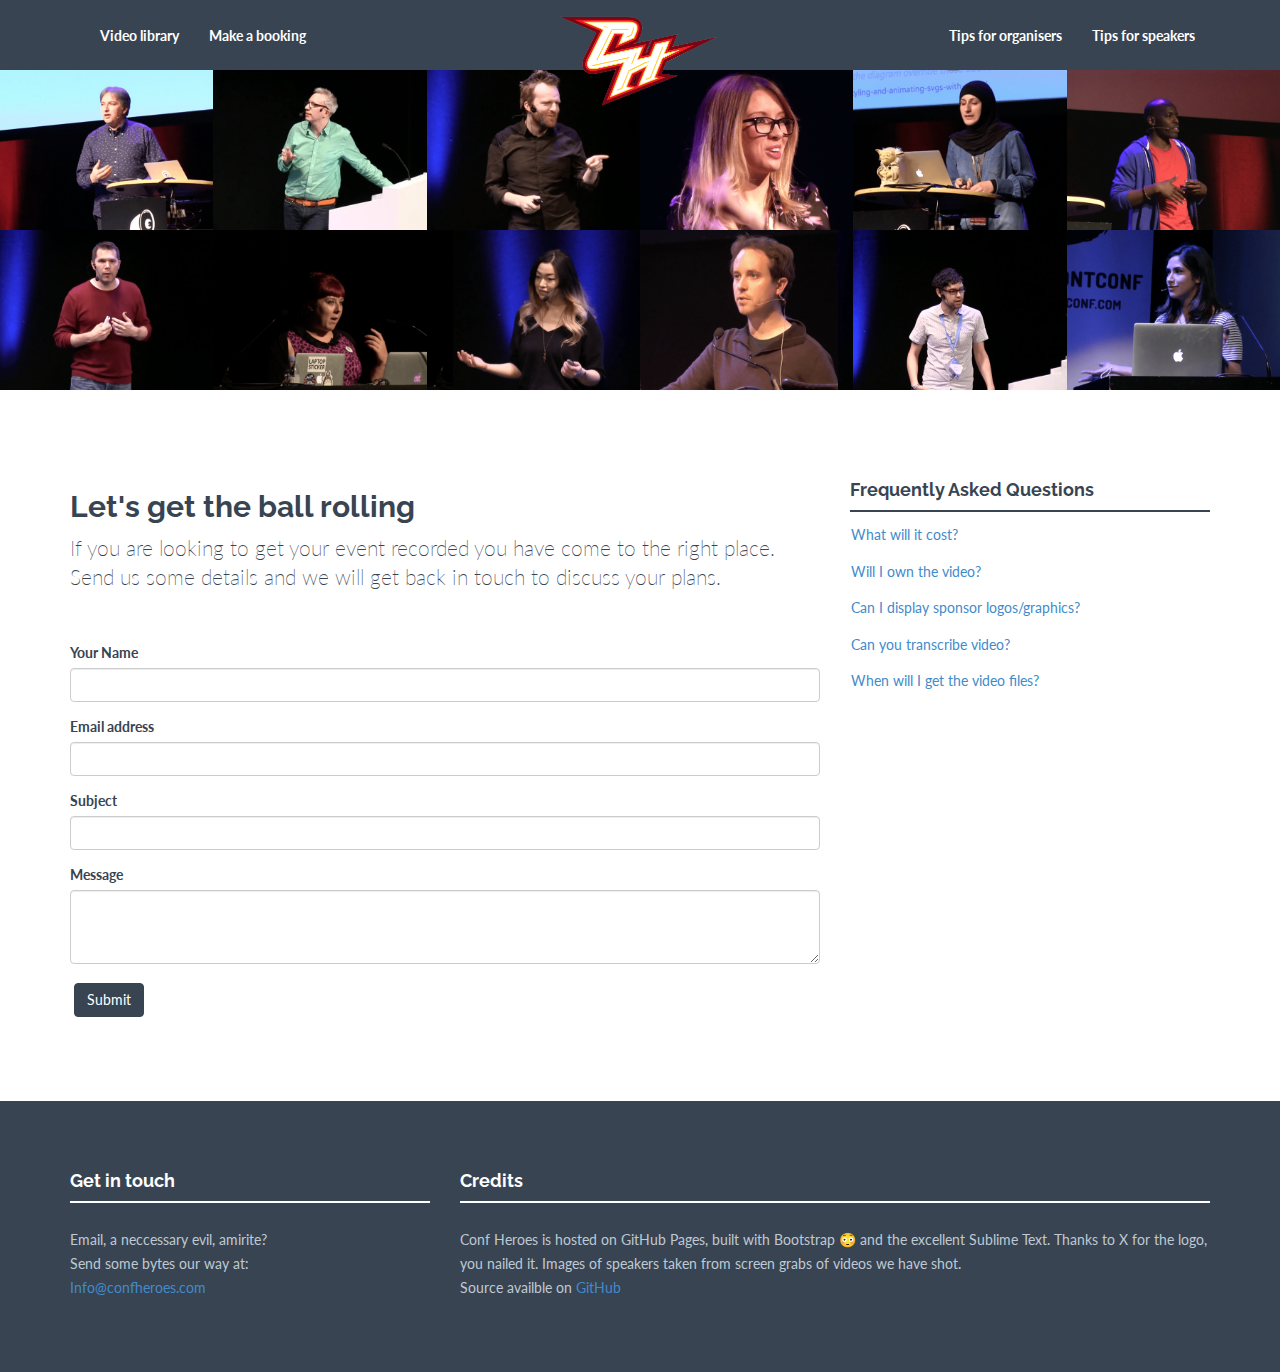
==== contact.html @ cd36e127 "housekeeping" ====
<!DOCTYPE html>
<html lang="en">
  <head>
    <meta charset="utf-8">
    <meta http-equiv="X-UA-Compatible" content="IE=edge">
    <meta name="viewport" content="width=device-width, initial-scale=1">
    <meta name="description" content="Recording and capturing tech and web events around Europe. Film and edit with the latest equipment for beatiful results.">
    <meta name="author" content="Conf Heroes">
    <link rel="shortcut icon" href="assets/ico/favicon.ico">

    <title>Conf Heroes - recording your events</title>

    <!-- Bootstrap core CSS -->
    <link href="assets/css/bootstrap.css" rel="stylesheet">

    <!-- Custom styles for this template -->
    <link href="assets/css/style.css" rel="stylesheet">
    <link href="assets/css/font-awesome.min.css" rel="stylesheet">


    <!-- HTML5 shim and Respond.js IE8 support of HTML5 elements and media queries -->
    <!--[if lt IE 9]>
      <script src="https://oss.maxcdn.com/libs/html5shiv/3.7.0/html5shiv.js"></script>
      <script src="https://oss.maxcdn.com/libs/respond.js/1.4.2/respond.min.js"></script>
    <![endif]-->
    
    
   



  </head>

  <body>

<!-- *****************************************************************************************************************
     NAV
     ***************************************************************************************************************** -->
<nav class="navbar navbar-default">
  <div class="container">
    <div class="navbar-header">
        <button type="button" class="navbar-toggle collapsed" data-toggle="collapse" data-target="#navbar" aria-expanded="false" aria-controls="navbar">
        <span class="sr-only">Toggle navigation</span>
        <span class="icon-bar"></span>
        <span class="icon-bar"></span>
        <span class="icon-bar"></span>
        </button>
        <a class="navbar-brand" href="index.html">
        <img alt="Conf Heroes" src="assets/img/logo3.png" width="160px">
        </a>
    </div>
   
    <div id="navbar" class="navbar-collapse collapse">
        <ul class="nav navbar-nav navbar-left">
        <li><a href="videos.html">Video library</a></li>
        <li><a href="contact.html">Make a booking</a></li>
        </ul>
        <ul class="nav navbar-nav navbar-right">
      <li><a href="organisers.html">Tips for organisers</a></li>
      <li><a href="speakers.html">Tips for speakers</a></li>
        </ul>
    </div>
  </div>
</nav>




<!-- *****************************************************************************************************************
     COLLAGE OF SPEAKERS
     ***************************************************************************************************************** -->
<div class="row video-collage nomarg">

    <div class="col-lg-2 col-md-4 col-sm-6 col-xs-6 nopad">
        <div class="portfolio-item graphic-design">
            <div class="tpl6">
            <img src="assets/img/covers/2.png">
            </div>
         </div>
    </div>


    <div class="col-lg-2 col-md-4 col-sm-6 col-xs-6 nopad">
        <div class="portfolio-item graphic-design">
            <div class="tpl6">
            <img src="assets/img/covers/1.png">
            </div>
        </div>
    </div>


    <div class="col-lg-2 col-md-4 col-sm-6 col-xs-6 nopad">
        <div class="portfolio-item graphic-design">
            <div class="tpl6">
            <img src="assets/img/covers/3.png">
            </div>
        </div>
    </div>

    <div class="col-lg-2 col-md-4 col-sm-6 col-xs-6 nopad">
        <div class="portfolio-item graphic-design">
            <div class="tpl6">
            <img src="assets/img/covers/4.png">
            </div>
        </div>
    </div>

    <div class="col-lg-2 col-md-4 col-sm-6 col-xs-6 hidden-sm hidden-xs nopad">
        <div class="portfolio-item graphic-design">
            <div class="tpl6">
            <img src="assets/img/covers/5.png">
            </div>
        </div>
    </div>

    <div class="col-lg-2 col-md-4 col-sm-6 col-xs-6 hidden-sm hidden-xs nopad">
        <div class="portfolio-item graphic-design">
            <div class="tpl6">
            <img src="assets/img/covers/6.png">        
            </div>
        </div>
    </div>


    <div class="col-lg-2 col-md-4 col-sm-6 col-xs-6 hidden-md hidden-sm hidden-xs nopad">
        <div class="portfolio-item graphic-design">
            <div class="tpl6">
            <img src="assets/img/covers/7.png">
            </div>
        </div>
    </div>

    <div class="col-lg-2 col-md-4 col-sm-6 col-xs-6 hidden-md hidden-sm hidden-xs nopad">
        <div class="portfolio-item graphic-design">
            <div class="tpl6">
            <img src="assets/img/covers/8.png">
            </div>
        </div>
    </div>

    <div class="col-lg-2 col-md-4 col-sm-6 col-xs-6 hidden-md hidden-sm hidden-xs nopad">
        <div class="portfolio-item graphic-design">
            <div class="tpl6">
            <img src="assets/img/covers/9.png">
            </div>
        </div>
    </div>

    <div class="col-lg-2 col-md-4 col-sm-6 col-xs-6 hidden-md hidden-sm hidden-xs nopad">
        <div class="portfolio-item graphic-design">
            <div class="tpl6">
            <img src="assets/img/covers/10.png">
            </div>
        </div>
    </div>

    <div class="col-lg-2 col-md-4 col-sm-6 col-xs-6 hidden-md hidden-sm hidden-xs nopad">
        <div class="portfolio-item graphic-design">
            <div class="tpl6">
            <img src="assets/img/covers/11.png">
            </div>
        </div>
    </div>

    <div class="col-lg-2 col-md-4 col-sm-6 col-xs-6 hidden-md hidden-sm hidden-xs nopad">
        <div class="portfolio-item graphic-design">
            <div class="tpl6">
            <img src="assets/img/covers/12.png">
            </div>
        </div>
    </div>

</div><!--end row -->



<!-- *****************************************************************************************************************
     CONTACT INTRO & FORM
     ***************************************************************************************************************** -->	

<div class="container mtb">
	<div class="row">

	 	<div class="col-lg-8">
	 	<h2 class="section-heading">Let's get the ball rolling</h4>
            <p class="lead contact-intro">If you are looking to get your event recorded you have come to the right place. Send us some details and we will get back in touch to discuss your plans.</p>
	
		 	<form method="POST" action="https://formspree.io/craiglockwood@me.com">
				<div class="form-group">
					<label for="InputName1">Your Name</label>
					<input type="email" name="name" class="form-control" id="exampleInputEmail1">
				</div>
				
                <div class="form-group">
					<label for="InputEmail1">Email address</label>
					<input type="email" name="email" class="form-control" id="exampleInputEmail1">
				</div>
				
                <div class="form-group">
					<label for="InputSubject1">Subject</label>
					<input type="email" name="subject" class="form-control" id="exampleInputEmail1">
				</div>
				
                <div class="form-group">
					<label for="message1">Message</label>
					<textarea class="form-control" name="message" id="message1" rows="3"></textarea>
				</div>
					  <button type="submit" class="btn btn-theme">Submit</button>
			</form>
		</div>
	 		
	 	<div class="col-lg-4">
	 	<h4>Frequently Asked Questions</h4>
	 		<div class="hline">        
            </div>

	 		<p><a class="btn nopad" data-toggle="collapse" data-target="#cost">What will it cost?</a></p>
            <p class="collapse" id="cost">Costs can vary depending on all sorts of variables. As an example, a single track event shot on multiple cameras and edited into individual files would cost around £1000.</p>

            <p><a class="btn nopad" data-toggle="collapse" data-target="#ownership">Will I own the video?</a></p>
            <p class="collapse" id="ownership">Of course, Conf Heroes hold no copyright over the video we produce, it does however make sense for the organiser to discuss copyright with speakers. </p>

            <p><a class="btn nopad" data-toggle="collapse" data-target="#sponsors">Can I display sponsor logos/graphics?</a></p>
            <p class="collapse" id="sponsors">Not a problem. We recognise that most events are funded via sponsorship so we can work with you to make sure your sponsors get the exposure they deserve.</p>

            <p><a class="btn nopad" data-toggle="collapse" data-target="#transcribe">Can you transcribe video?</a></p>
            <p class="collapse" id="transcribe">We can certainly help you here. We don't transcribe ourselves but we have partnerships with other agencies and can arrange for your videos to be transcribed and even translated.</p>

            <p><a class="btn nopad" data-toggle="collapse" data-target="#timescale">When will I get the video files?</a></p>
            <p class="collapse" id="timescale">Once the shoot is over, we edit the video and will have the completed files to you within seven working days. If you need the video quicker than this, we can arrange to prioritise your files for a small fee. We do need to sleep!</p>
        </div>




	</div>
</div>


<!-- *****************************************************************************************************************
     FOOTER
     ***************************************************************************************************************** -->
<div id="footerwrap">
    <div class="container">
        <div class="row">
            <div class="col-lg-4">
            <h4>Get in touch</h4>
            <div class="hline-w"></div>
            <p>Email, a neccessary evil, amirite?<br>Send some bytes our way at: <br>
            <a href="mailto:info@confheroes.com">Info@confheroes.com</a></p>
        </div>

         <div class="col-lg-8">
            <h4>Credits</h4>
                <div class="hline-w"></div>
                <p>Conf Heroes is hosted on GitHub Pages, built with Bootstrap 😳 and the excellent Sublime Text. Thanks to X for the logo, you nailed it. Images of speakers taken from screen grabs of videos we have shot. <br>Source availble on <a href="https://github.com/craiglockwood/confheroes">GitHub</a></p>
                </div>
           </div>
    </div>
</div>
	 
    <!-- Bootstrap core JavaScript
    ================================================== -->
    <!-- Placed at the end of the document so the pages load faster -->
    <script src="https://ajax.googleapis.com/ajax/libs/jquery/1.11.0/jquery.min.js"></script>
    <script src="assets/js/bootstrap.min.js"></script>



  </body>
</html>
---- assets/css/style.css ----
/*	################################################################

	Author: Carlos Alvarez
	URL: http://alvarez.is

	Project Name: SOLID - Bootstrap 3 Theme
	Version: 1.0
	URL: http://alvarez.is
	
################################################################# */ 
@import url(http://fonts.googleapis.com/css?family=Raleway:400,700,900);
@import url(http://fonts.googleapis.com/css?family=Lato:400,900);
@import url("prettyPhoto.css") screen;
@import url("hoverex-all.css") screen;

/*	################################################################
	1. GENERAL STRUCTURES
################################################################# */
	* { 
		margin: 0;
		padding: 0px;
	} 

body { 
	background: #ffffff; 
	margin: 0; 
	height: 100%; 
	color: #384452;
	font-family: 'Lato', sans-serif;
	font-weight: 400;
	}

h1, h2, h3, h4, h5, h6 {
	font-family: 'Raleway', sans-serif;
	font-weight: 700;
}


.mtb {
	margin-top: 80px;
	margin-bottom: 80px;
}

.tip-intro {
	margin-bottom: 40px;
}

.nopad {
	padding:0px;
}

.notop {
	padding-top: 0px;
	margin-top: 0px;
}

.each-item
{
    position:relative;
    overflow:hidden;
    left:0px;
}

.contact-intro {
	padding-bottom: 1.5em;
}

.left {
	text-align: left;
}

.resources {
	font-size: 18px;
	text-align: left;
	padding: 0 2em;

}

.resource-item {
	padding-bottom: 1em;
}

.video-collage {
	background-color: black;
}

.nomarg {
	margin :0px;
}

.left {
	text-align: left;
}

p { 
	padding: 0; 
	margin-bottom: 12px; 
	font-family: 'Lato', sans-serif;
	font-weight: 400;
	font-size: 14px; 
	line-height: 24px;
	color: #384452; 
	margin-top: 10px; 
}

.top10 {
	padding-top: 3em;
}

.sub {
	padding-top: 1em;
}

.bottom10 {
	padding-bottom: 3em;
}

img {
	height: auto;
	max-width: 100%;
}

.navbar-brand {
    position: absolute;
    padding: 0px;
    position: absolute;
    left: 50%;
    margin-left: -80px !important;  /* 50% of your logo width */
    display: block;
    z-index:10;
}

.navbar-collapse {

  border-top: 0px ; 
  box-shadow: inset 0 0px 0 rgba(255, 255, 255, .1); 
}


a { 
	padding: 0;
	margin: 0;
	text-decoration: none; 
	-webkit-transition: background-color .4s linear, color .4s linear;
	-moz-transition: background-color .4s linear, color .4s linear;
	-o-transition: background-color .4s linear, color .4s linear;
	-ms-transition: background-color .4s linear, color .4s linear;
	transition: background-color .4s linear, color .4s linear;
}
a:hover,
a:focus {
  text-decoration: none;
  color:#01b2fe;
}

::-moz-selection  {
	color: #fff;
	text-shadow:none;
	background:#2B2E31;
}
::selection {
	color: #fff;
	text-shadow:none;
	background:#2B2E31;
}

.centered {
	text-align: center
}

/*	################################################################
	BOOTSTRAP MODIFICATIONS & TWEAKS
################################################################# */
.navbar {
	min-height: 70px;
	padding-top: 10px;
	margin-bottom: 0px;
}

.navbar-brand {
	font-family: 'Raleway', sans-serif;
	font-weight: 900;
}

.navbar-header .navbar-brand {
	color: white;
}

.navbar-default .navbar-nav > li > a {
	color: white;
	font-weight: 700;
	font-size: 14px;
}

.navbar-default .navbar-nav > li > a:hover {
	color: #00b3fe;
}

.navbar-default .navbar-nav > .active > a, .navbar-default .navbar-nav > .active > a:hover, .navbar-default .navbar-nav > .active > a:focus {
	color: #00b3fe;
	background-color: transparent;
}

.navbar-default {
	background-color: #384452;
	border-color: transparent;
}

.dropdown-menu {
	background: #384452;
}

.dropdown-menu > li > a {
	color: white;
	font-weight: 700;
	font-size: 15px;
	text-align: left;
}

.btn-theme {
  color: #fff;
  background-color: #384452;
  border-color: #384452;
  margin: 4px;
}
.btn-theme:hover,
.btn-theme:focus,
.btn-theme:active,
.btn-theme.active,
.open .dropdown-toggle.btn-theme {
  color: #fff;
  background-color: #00b3fe;
  border-color: #00b3fe;
}

.dmbutton:hover,
.dmbutton:active,
.dmbutton:focus{
	color: #ffffff;
	background-color: #222222;
	border-color: #ffffff;
}
.dmbutton {
	background:rgba(0, 0, 0, 0);
	border: 1px solid #ffffff;
	color: #ffffff;
	-webkit-border-radius: 2px;
	border-radius: 2px;
	padding-top: 1.025rem;
	padding-right: 2.25rem;
	letter-spacing:0.85px;
	padding-bottom: 1.0875rem;
	padding-left: 2.25rem;
	font-size: 1.55rem;
	cursor: pointer;
	font-weight: normal;
	line-height: normal;
	margin: 0 0 1.25rem;
	text-decoration: none;
	text-align: center;
	display: inline-block;
	-webkit-transition: background-color 300ms ease-out;
	-moz-transition: background-color 300ms ease-out;
	transition: background-color 300ms ease-out;
	-webkit-appearance: none;
	font-weight: normal !important;
}



.mb {
	margin-bottom: 60px;
}

.mt {
	margin-top: 60px;
}

.hline {
	border-bottom: 2px solid #384452;
}

.hline-w {
	border-bottom: 2px solid #ffffff;
	margin-bottom: 25px;
}
/*	################################################################
	SITE WRAPS
################################################################# */

#headerwrap {
	background-color: #00b3fe;
	
	
	padding-bottom: 0px;
	text-align: center;
}

#headerwrap h3, h5 {
	color: white;
	font-weight: 400;
}

#headerwrap h1 {
	color: white;
	margin-bottom: 25px;
}

#headerwrap .img-responsive {
	margin: 0 auto;
}

/* Services Wrap */
#service {
	margin-top: 100px;
	margin-bottom: 80px;
}

#service i {
	color: #00b3fe;
	font-size: 60px;
	padding: 15px;
}

/* Portfolio Wrap */
#portfoliowrap {

	margin-bottom: 60px;
	display: block;
	text-align: center
}

#videowrap {
	margin-top: 80px;
	margin-bottom: 60px;
	display: block;
	text-align: center
}

#portfoliowrap h3 {
	margin-bottom: 25px;
}

.portfolio {
	padding:0 !important;
	margin:0 !important;
	display:block;
}


.portfolio-item .title:before {border-radius:0; display:none}
.portfolio-item p {margin:0px 0 30px;}
.portfolio-item h3 {margin:-10px 0 10px; font-size:16px; text-transform:uppercase;}
.portfolio-item {
  float: left;
}

.tpl6 h3
{
	color:#fff;
	margin:0;
	padding:20px 5px 0;
	font-size:13px;
	text-transform:uppercase;
}
.tpl6 .dmbutton
{
	display:inline-block;
	margin: 30px 5px 20px 5px;
	font-size:13px;
	font-family: 'Raleway', sans-serif;
	font-weight: 700;
}

.tpl6 .bg
{
	height: 100%;
	width: 100%;
	background-color: #127ab1;
	background-color: rgba(54, 121, 193, 0.8);
	text-align: center;
}


@media (max-width: 620px) {
  .btn-responsive {
    padding:4px 9px;
    font-size:70%;
    line-height: 1;
    border-radius:3px;
  }
}






/* Testimonials Wrap */
#twrap {
	background: url(../img/t-back.jpg) no-repeat center top;
	margin-top: 0px;
	padding-top:60px;
	text-align:center;
	background-attachment: relative;
	background-position: center center;
	min-height: 400px;
	width: 100%;
	
    -webkit-background-size: 100%;
    -moz-background-size: 100%;
    -o-background-size: 100%;
    background-size: 100%;

    -webkit-background-size: cover;
    -moz-background-size: cover;
    -o-background-size: cover;
    background-size: cover;
}

#twrap i {
	font-size: 50px;
	color: white;
	margin-bottom: 25px;
}

#twrap p {
	color: white;
	font-size: 20px;
	line-height: 35px;
}

/* Testimonials Wrap */
#swrap {
	background-color: #F8F9F9;
	 background-image: url("../img/back_pattern.png");
	 background-repeat:repeat;
	margin-top: 2em;
	padding-top:25px;
	padding-bottom:25px;
	text-align:center;

	
	width: 100%;
	


 
}

#swrap i {
	font-size: 50px;
	color: white;
	margin-bottom: 25px;
}

#swrap p {
	color: white;
	font-size: 20px;
	line-height: 35px;
}

/* clients logo */
#cwrap {
	background: #f7f7f7;
	margin-top: 0px;
	padding-top: 80px;
	padding-bottom: 100px;
}

#cwrap h3 {
	margin-bottom: 60px;
}

/* Footer */
#footerwrap {
	padding-top: 60px;
	padding-bottom: 60px;
	background: #384452;
}

#footerwrap p {
	color: #bfc9d3;
}

#footerwrap h4 {
	color: white;
}

#footerwrap i {
	font-size: 30px;
	color: #bfc9d3;
	padding-right: 25px;
}

#footerwrap i:hover {
	color: #00b3fe
}

/*	################################################################
	PAGE CONFIGURATIONS
################################################################# */
/* General Tweaks */

#blue {
	background: #00b3fe;
	margin-top: 60px;
	margin-bottom: 60px;
	padding-top: 25px;
	padding-bottom: 25px;
}

#blue h3 {
	color: white;
	margin-left: 15px;
}

.ctitle {
	color: #00b3fe;
	font-weight: 700;
	margin-bottom: 15px;
}

csmall {
	font-size: 12px;
	color: #b3b3b3;
}
csmall2 {
	font-size: 12px;
	color: #f39c12
}

.spacing {
	margin-top: 40px;
	margin-bottom: 40px;
}

.badge-theme {
	background: #00b3fe;
}

/* Contact Page */
#contactwrap {
	background: url(../img/contact.jpg) no-repeat center top;
	margin-top: -60px;
	padding-top:0px;
	text-align:center;
	background-attachment: relative;
	background-position: center center;
	min-height: 400px;
	width: 100%;
	
    -webkit-background-size: 100%;
    -moz-background-size: 100%;
    -o-background-size: 100%;
    background-size: 100%;

    -webkit-background-size: cover;
    -moz-background-size: cover;
    -o-background-size: cover;
    background-size: cover;
}



/* Custom 5 cloumns for Bootstrap */

.col-xs-15,
.col-sm-15,
.col-md-15,
.col-lg-15 {
    position: relative;
    min-height: 1px;
    padding-right: 10px;
    padding-left: 10px;
}

.col-xs-15 {
    width: 20%;
    float: left;
}
@media (min-width: 768px) {
.col-sm-15 {
        width: 20%;
        float: left;
    }
}
@media (min-width: 992px) {
    .col-md-15 {
        width: 20%;
        float: left;
    }
}
@media (min-width: 1200px) {
    .col-lg-15 {
        width: 20%;
        float: left;
    }
}
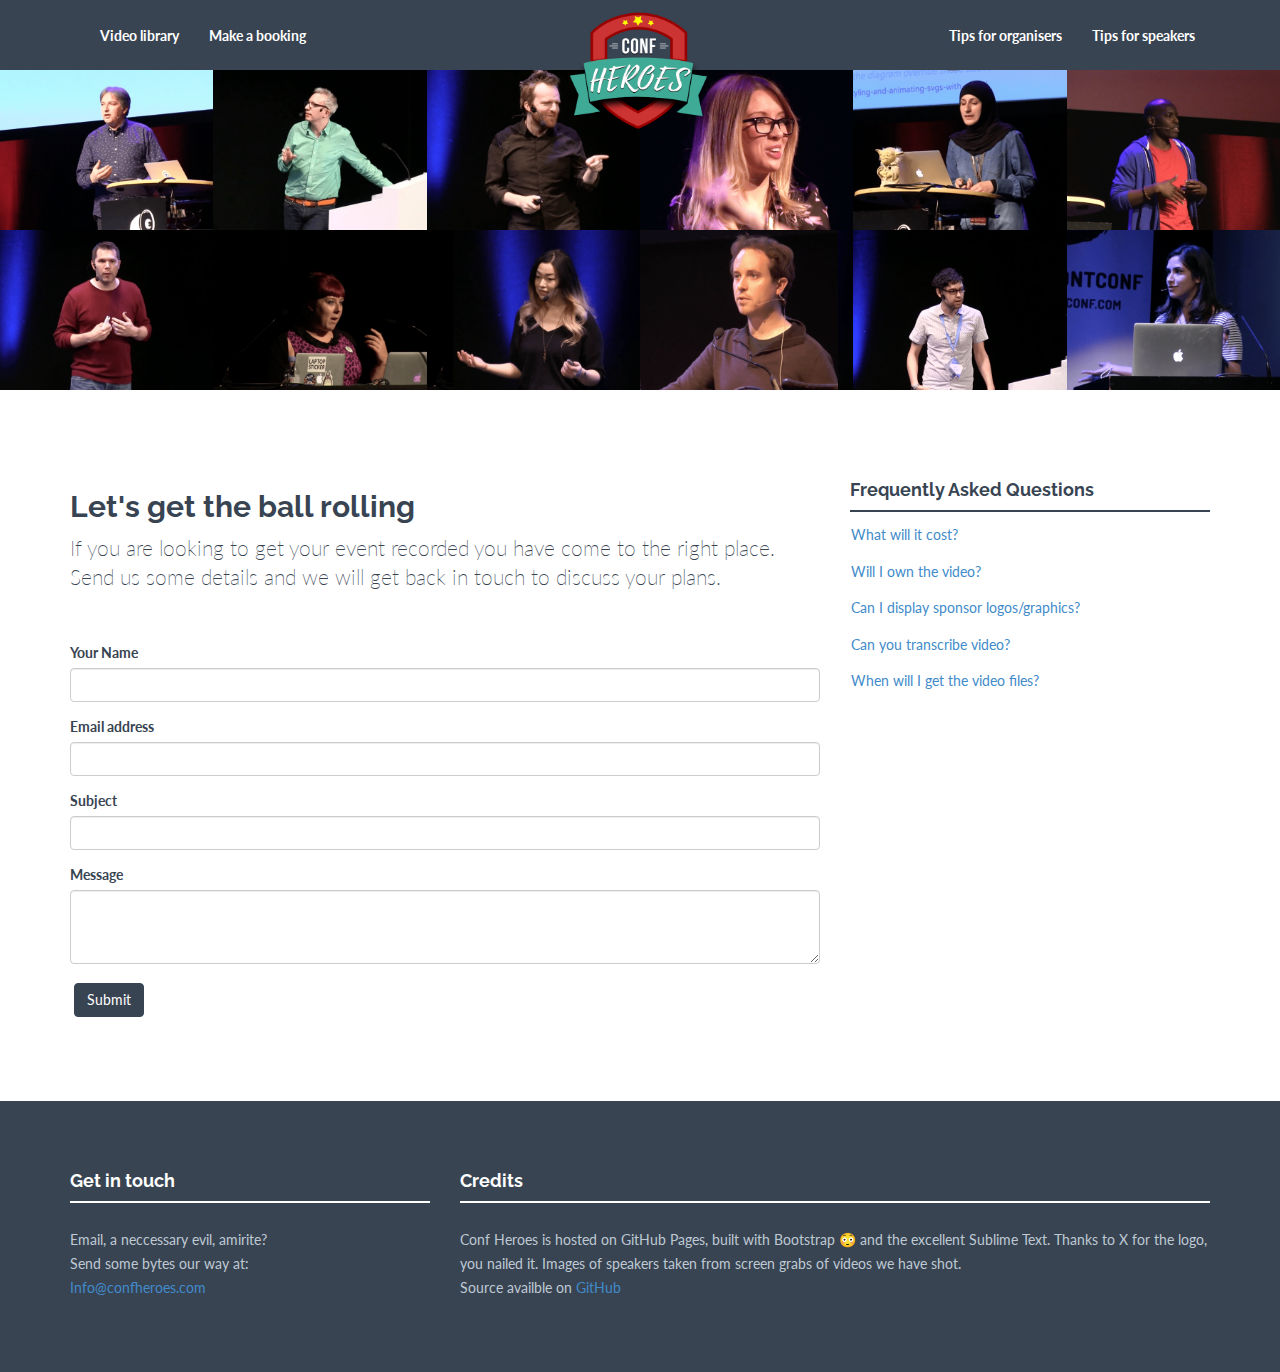
==== commit 5386115e: "new logo" ====
--- a/contact.html
+++ b/contact.html
@@ -46,7 +46,7 @@
         <span class="icon-bar"></span>
         </button>
         <a class="navbar-brand" href="index.html">
-        <img alt="Conf Heroes" src="assets/img/logo3.png" width="160px">
+        <img alt="Conf Heroes" src="assets/img/logo.png" width="160px">
         </a>
     </div>
    
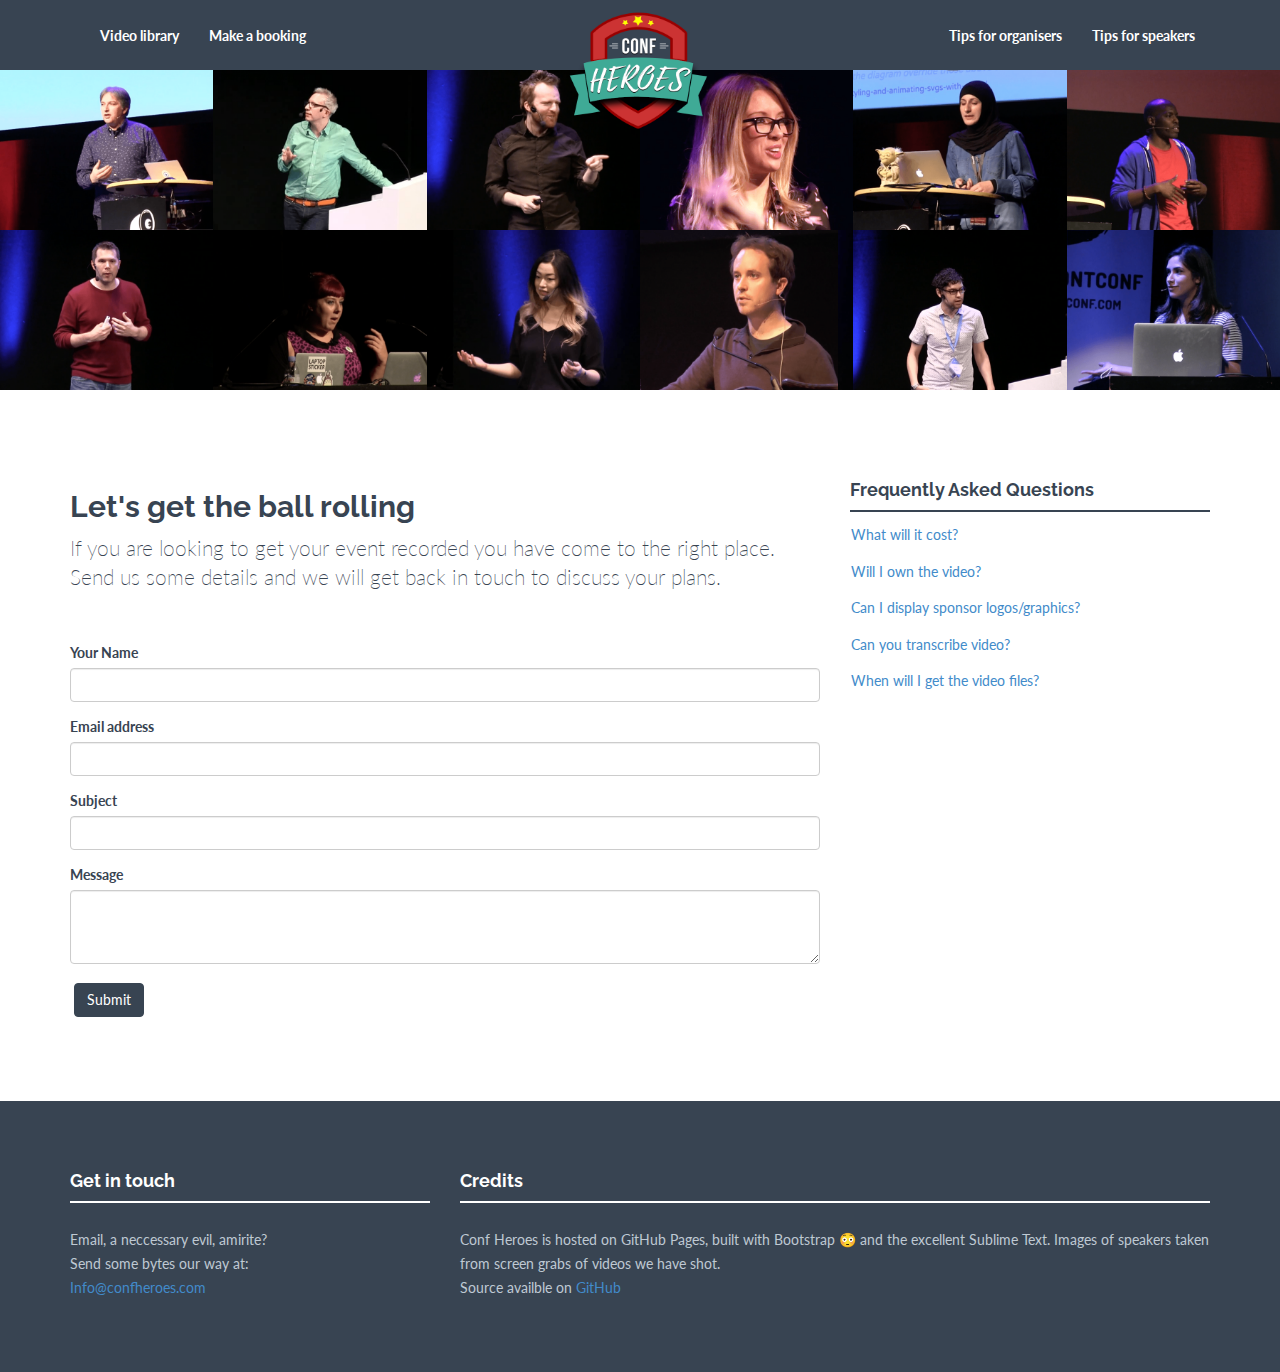
==== commit 24c77183: "added credits to footer" ====
--- a/contact.html
+++ b/contact.html
@@ -6,7 +6,23 @@
     <meta name="viewport" content="width=device-width, initial-scale=1">
     <meta name="description" content="Recording and capturing tech and web events around Europe. Film and edit with the latest equipment for beatiful results.">
     <meta name="author" content="Conf Heroes">
-    <link rel="shortcut icon" href="assets/ico/favicon.ico">
+    <link rel="apple-touch-icon" sizes="57x57" href="assets/ico/apple-icon-57x57.png">
+    <link rel="apple-touch-icon" sizes="60x60" href="assets/ico/apple-icon-60x60.png">
+    <link rel="apple-touch-icon" sizes="72x72" href="assets/ico/apple-icon-72x72.png">
+    <link rel="apple-touch-icon" sizes="76x76" href="assets/ico/apple-icon-76x76.png">
+    <link rel="apple-touch-icon" sizes="114x114" href="assets/ico/apple-icon-114x114.png">
+    <link rel="apple-touch-icon" sizes="120x120" href="assets/ico/apple-icon-120x120.png">
+    <link rel="apple-touch-icon" sizes="144x144" href="assets/ico/apple-icon-144x144.png">
+    <link rel="apple-touch-icon" sizes="152x152" href="assets/ico/apple-icon-152x152.png">
+    <link rel="apple-touch-icon" sizes="180x180" href="assets/ico/apple-icon-180x180.png">
+    <link rel="icon" type="image/png" sizes="192x192"  href="assets/ico/android-icon-192x192.png">
+    <link rel="icon" type="image/png" sizes="32x32" href="assets/ico/favicon-32x32.png">
+    <link rel="icon" type="image/png" sizes="96x96" href="assets/ico/favicon-96x96.png">
+    <link rel="icon" type="image/png" sizes="16x16" href="assets/ico/favicon-16x16.png">
+    <link rel="manifest" href="assets/ico/manifest.json">
+    <meta name="msapplication-TileColor" content="#ffffff">
+    <meta name="msapplication-TileImage" content="assets/ico/ms-icon-144x144.png">
+    <meta name="theme-color" content="#ffffff">
 
     <title>Conf Heroes - recording your events</title>
 
@@ -253,7 +269,7 @@
          <div class="col-lg-8">
             <h4>Credits</h4>
                 <div class="hline-w"></div>
-                <p>Conf Heroes is hosted on GitHub Pages, built with Bootstrap 😳 and the excellent Sublime Text. Thanks to X for the logo, you nailed it. Images of speakers taken from screen grabs of videos we have shot. <br>Source availble on <a href="https://github.com/craiglockwood/confheroes">GitHub</a></p>
+                <p>Conf Heroes is hosted on GitHub Pages, built with Bootstrap 😳 and the excellent Sublime Text. Images of speakers taken from screen grabs of videos we have shot. <br>Source availble on <a href="https://github.com/craiglockwood/confheroes">GitHub</a></p>
                 </div>
            </div>
     </div>
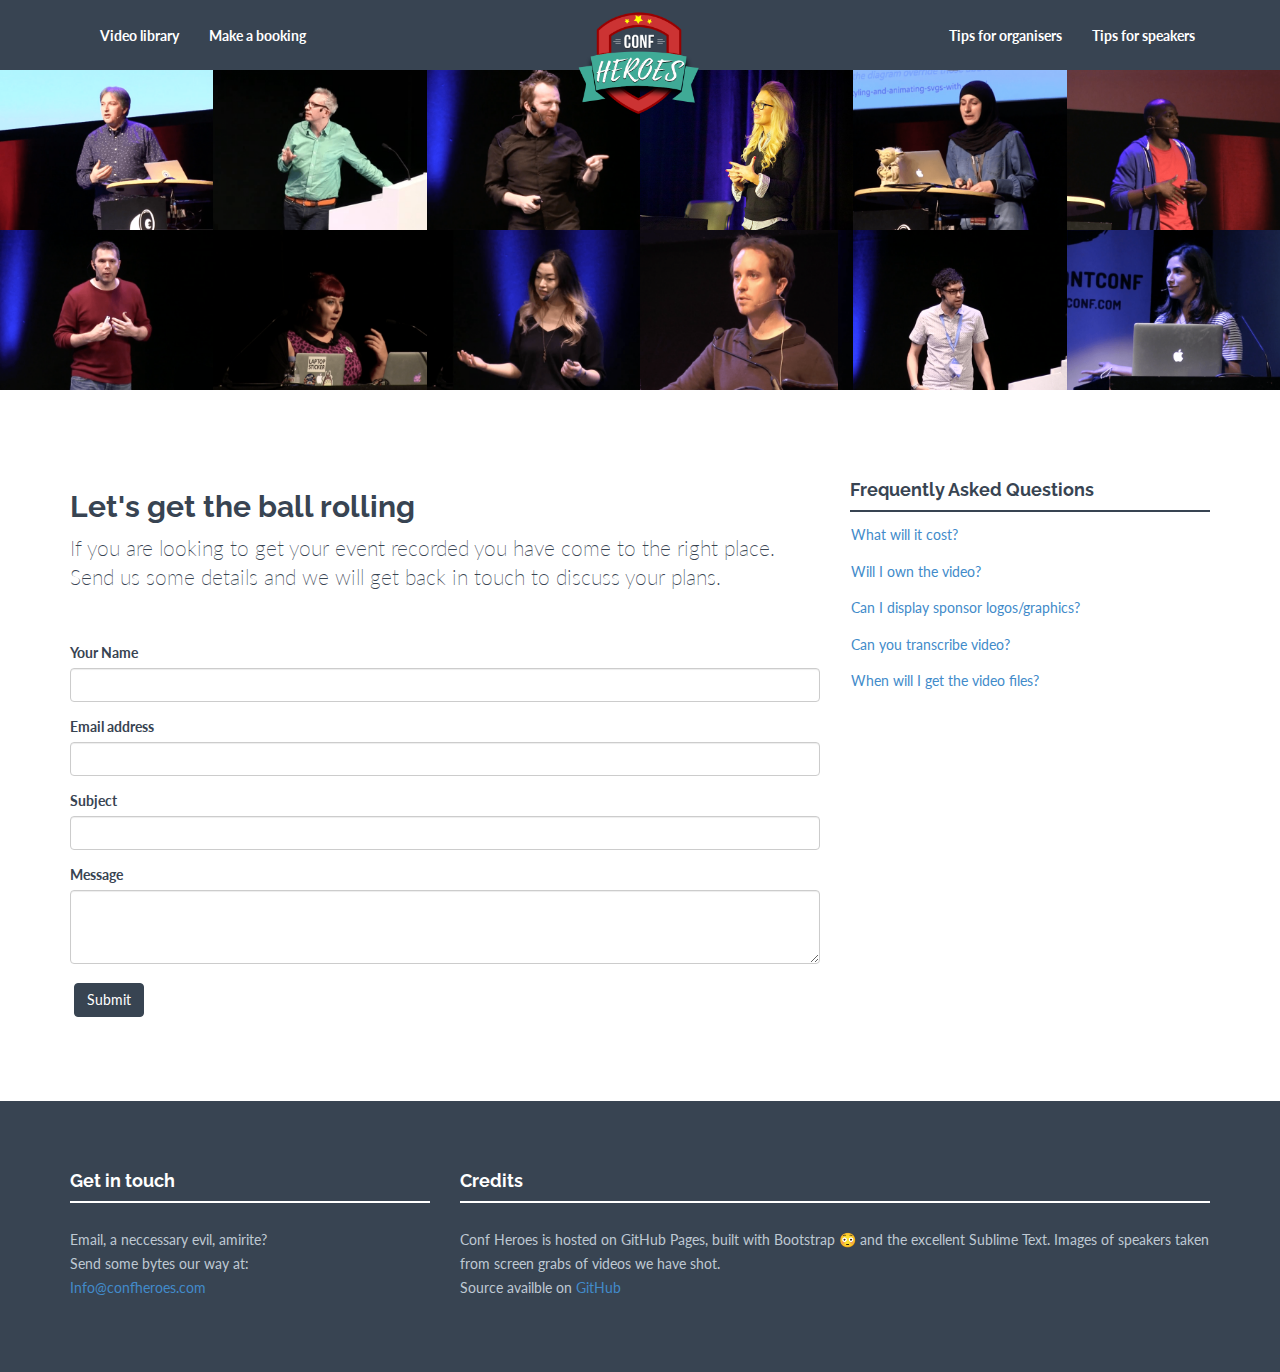
==== commit 8940145d: "logo resize" ====
--- a/contact.html
+++ b/contact.html
@@ -62,7 +62,7 @@
         <span class="icon-bar"></span>
         </button>
         <a class="navbar-brand" href="index.html">
-        <img alt="Conf Heroes" src="assets/img/logo.png" width="160px">
+        <img alt="Conf Heroes" src="assets/img/logo.png" width="140px">
         </a>
     </div>
    
--- a/assets/css/style.css
+++ b/assets/css/style.css
@@ -125,7 +125,7 @@
     padding: 0px;
     position: absolute;
     left: 50%;
-    margin-left: -80px !important;  /* 50% of your logo width */
+    margin-left: -70px !important;  /* 50% of your logo width */
     display: block;
     z-index:10;
 }
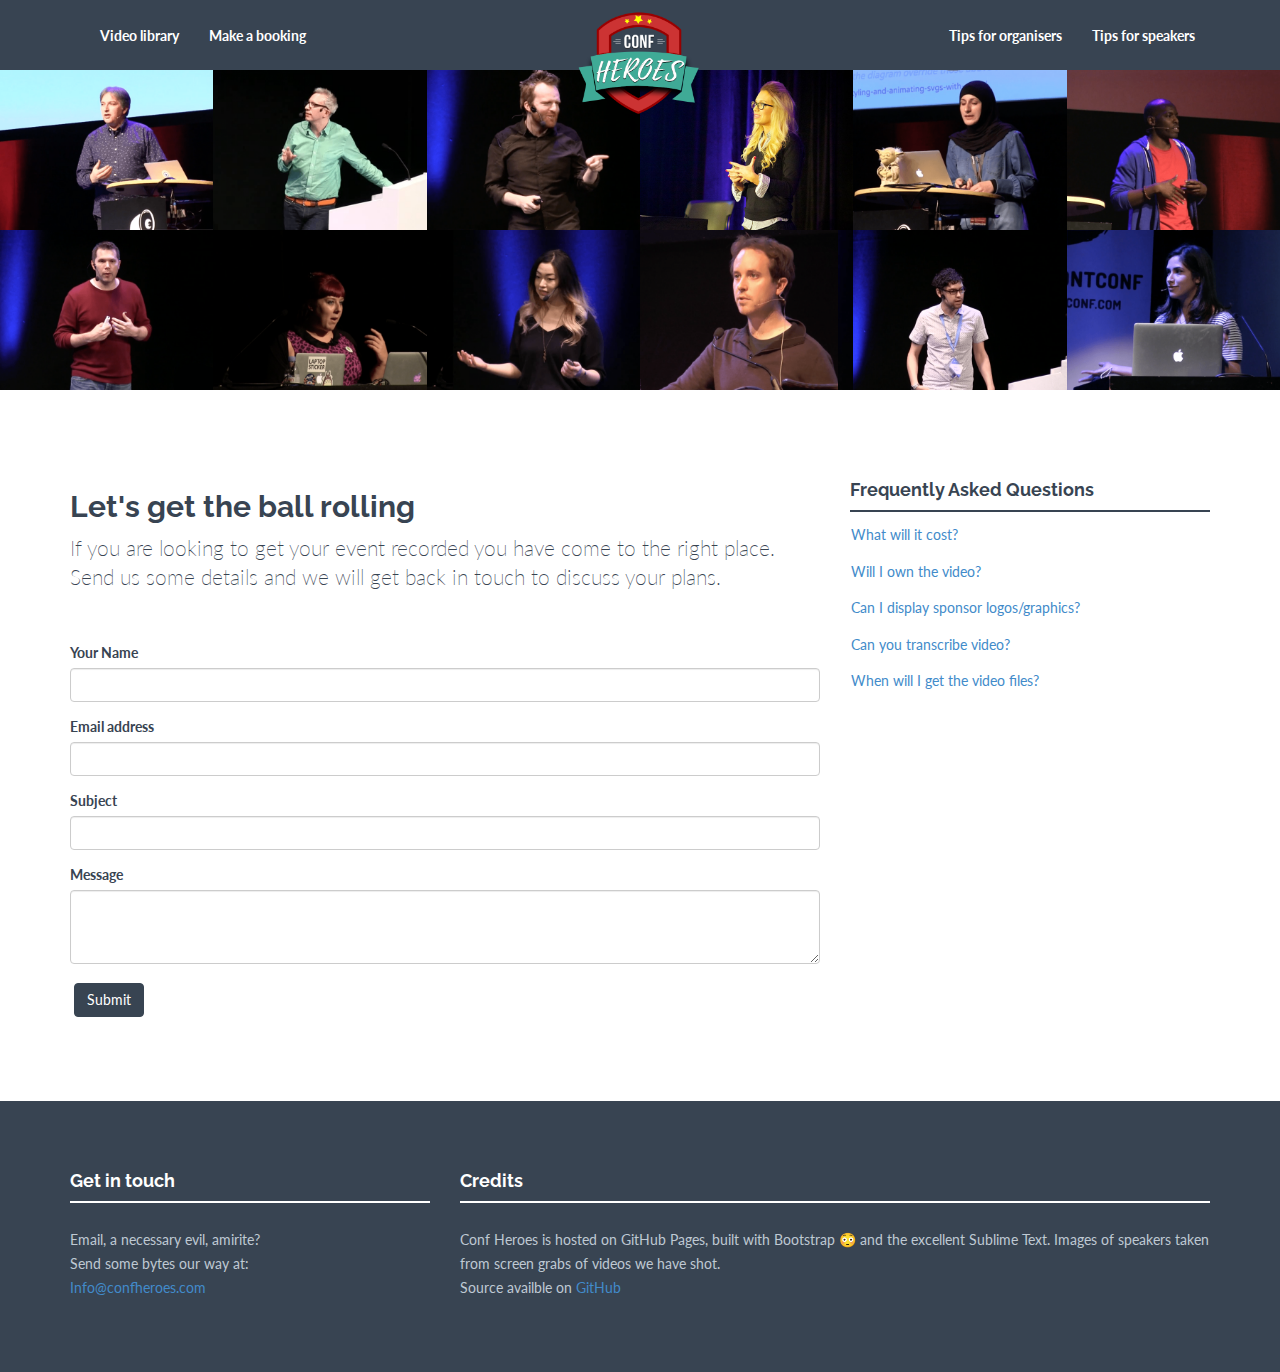
==== commit bbd79707: "fix typo in footer" ====
--- a/contact.html
+++ b/contact.html
@@ -262,7 +262,7 @@
             <div class="col-lg-4">
             <h4>Get in touch</h4>
             <div class="hline-w"></div>
-            <p>Email, a neccessary evil, amirite?<br>Send some bytes our way at: <br>
+            <p>Email, a necessary evil, amirite?<br>Send some bytes our way at: <br>
             <a href="mailto:info@confheroes.com">Info@confheroes.com</a></p>
         </div>
 
@@ -281,6 +281,17 @@
     <script src="https://ajax.googleapis.com/ajax/libs/jquery/1.11.0/jquery.min.js"></script>
     <script src="assets/js/bootstrap.min.js"></script>
 
+    <script>
+  (function(i,s,o,g,r,a,m){i['GoogleAnalyticsObject']=r;i[r]=i[r]||function(){
+  (i[r].q=i[r].q||[]).push(arguments)},i[r].l=1*new Date();a=s.createElement(o),
+  m=s.getElementsByTagName(o)[0];a.async=1;a.src=g;m.parentNode.insertBefore(a,m)
+  })(window,document,'script','https://www.google-analytics.com/analytics.js','ga');
+
+  ga('create', 'UA-88008454-1', 'auto');
+  ga('send', 'pageview');
+
+</script>
+
 
 
   </body>
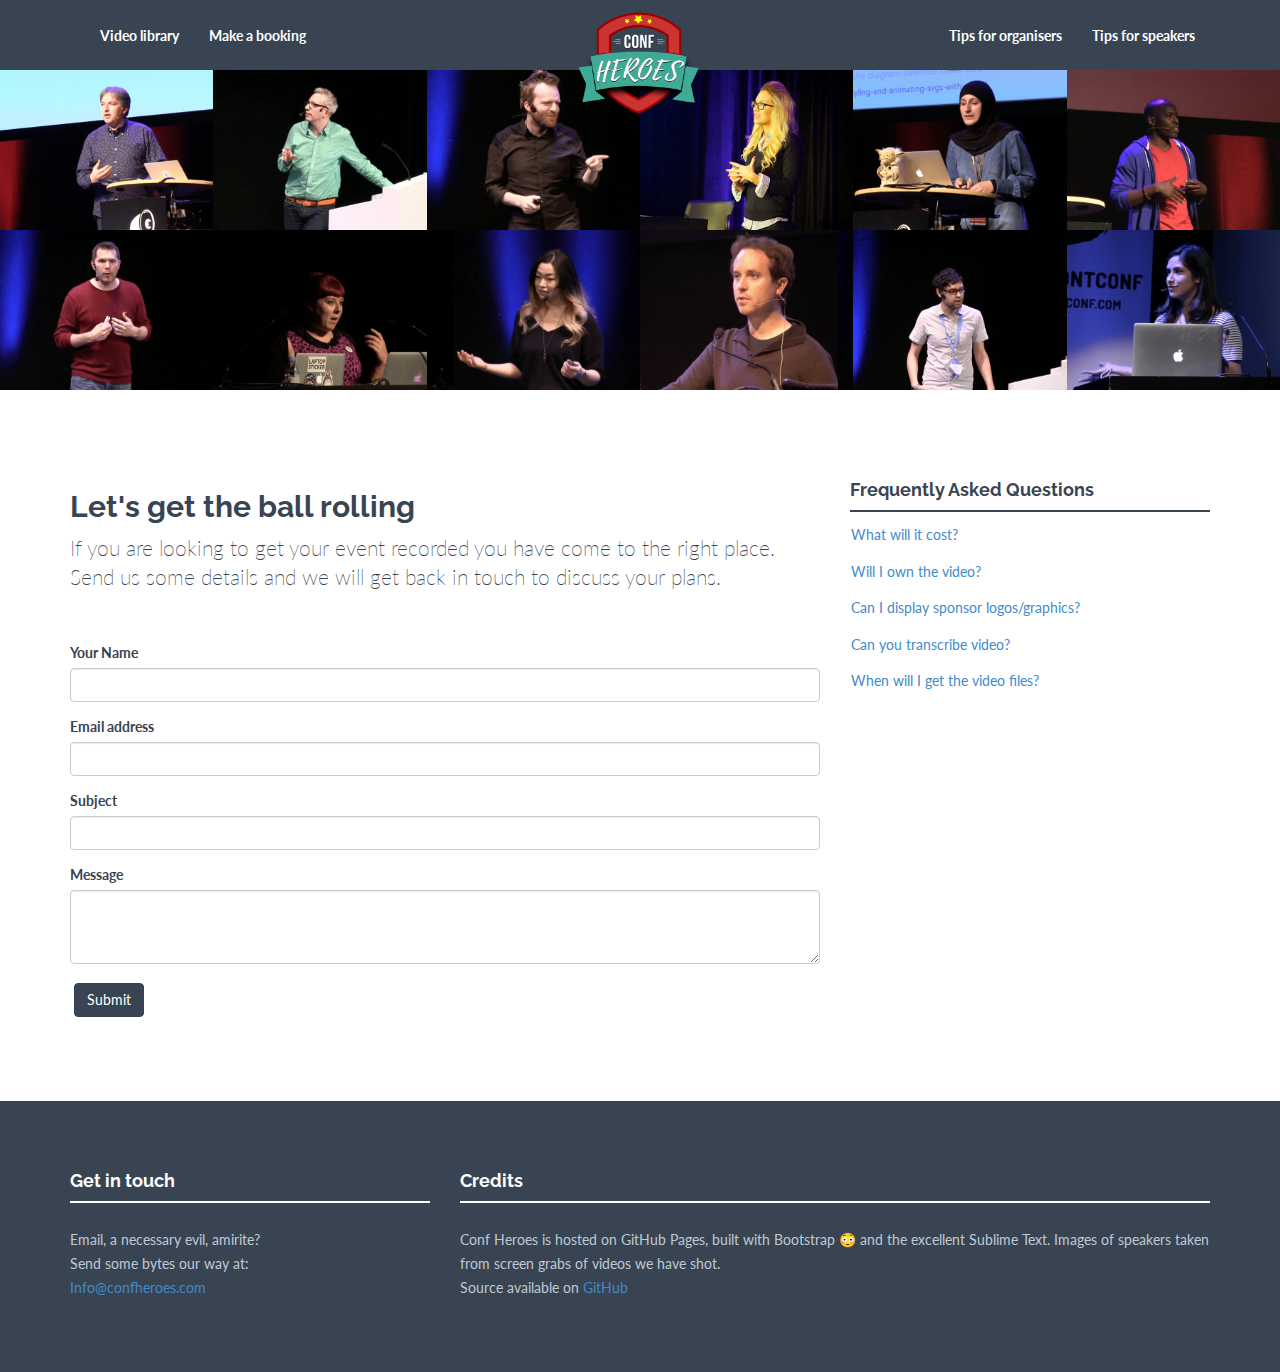
==== commit bbd97163: "typo in footer" ====
--- a/contact.html
+++ b/contact.html
@@ -269,7 +269,7 @@
          <div class="col-lg-8">
             <h4>Credits</h4>
                 <div class="hline-w"></div>
-                <p>Conf Heroes is hosted on GitHub Pages, built with Bootstrap 😳 and the excellent Sublime Text. Images of speakers taken from screen grabs of videos we have shot. <br>Source availble on <a href="https://github.com/craiglockwood/confheroes">GitHub</a></p>
+                <p>Conf Heroes is hosted on GitHub Pages, built with Bootstrap 😳 and the excellent Sublime Text. Images of speakers taken from screen grabs of videos we have shot. <br>Source available on <a href="https://github.com/craiglockwood/confheroes">GitHub</a></p>
                 </div>
            </div>
     </div>
